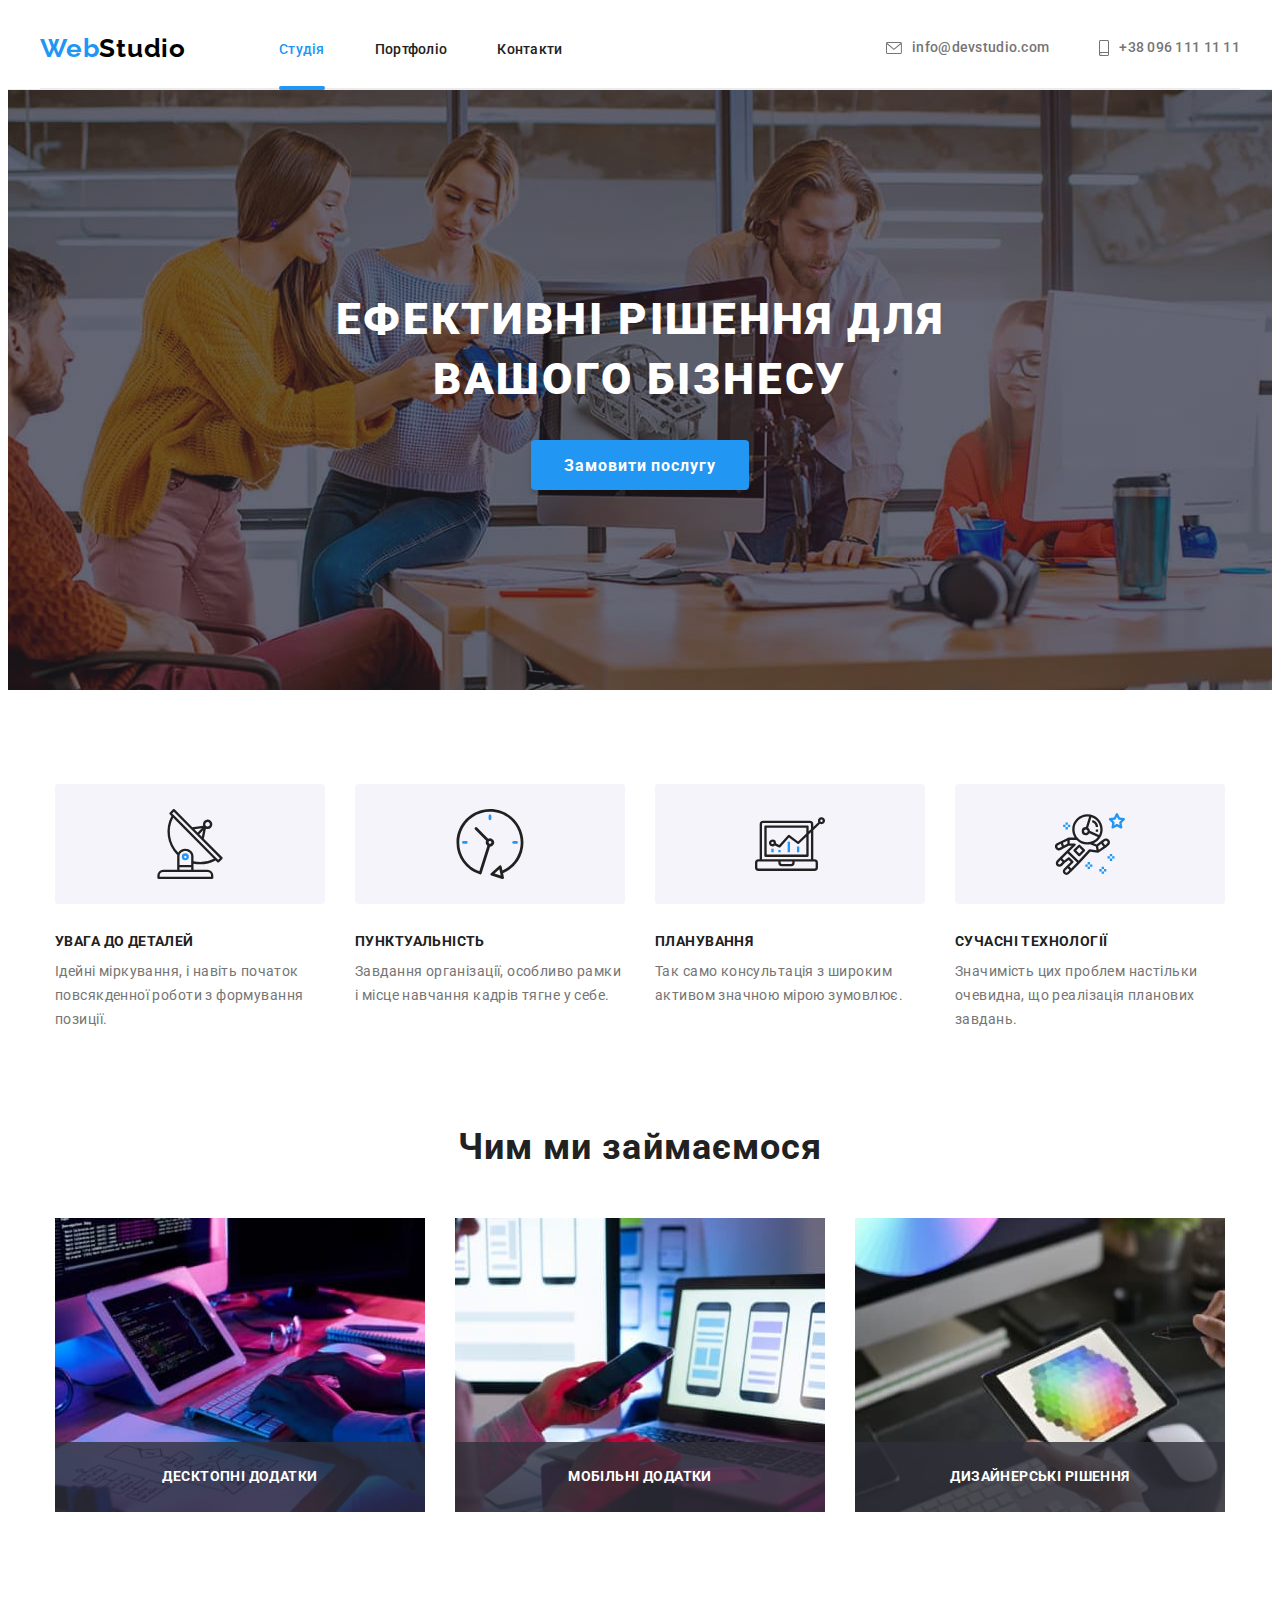
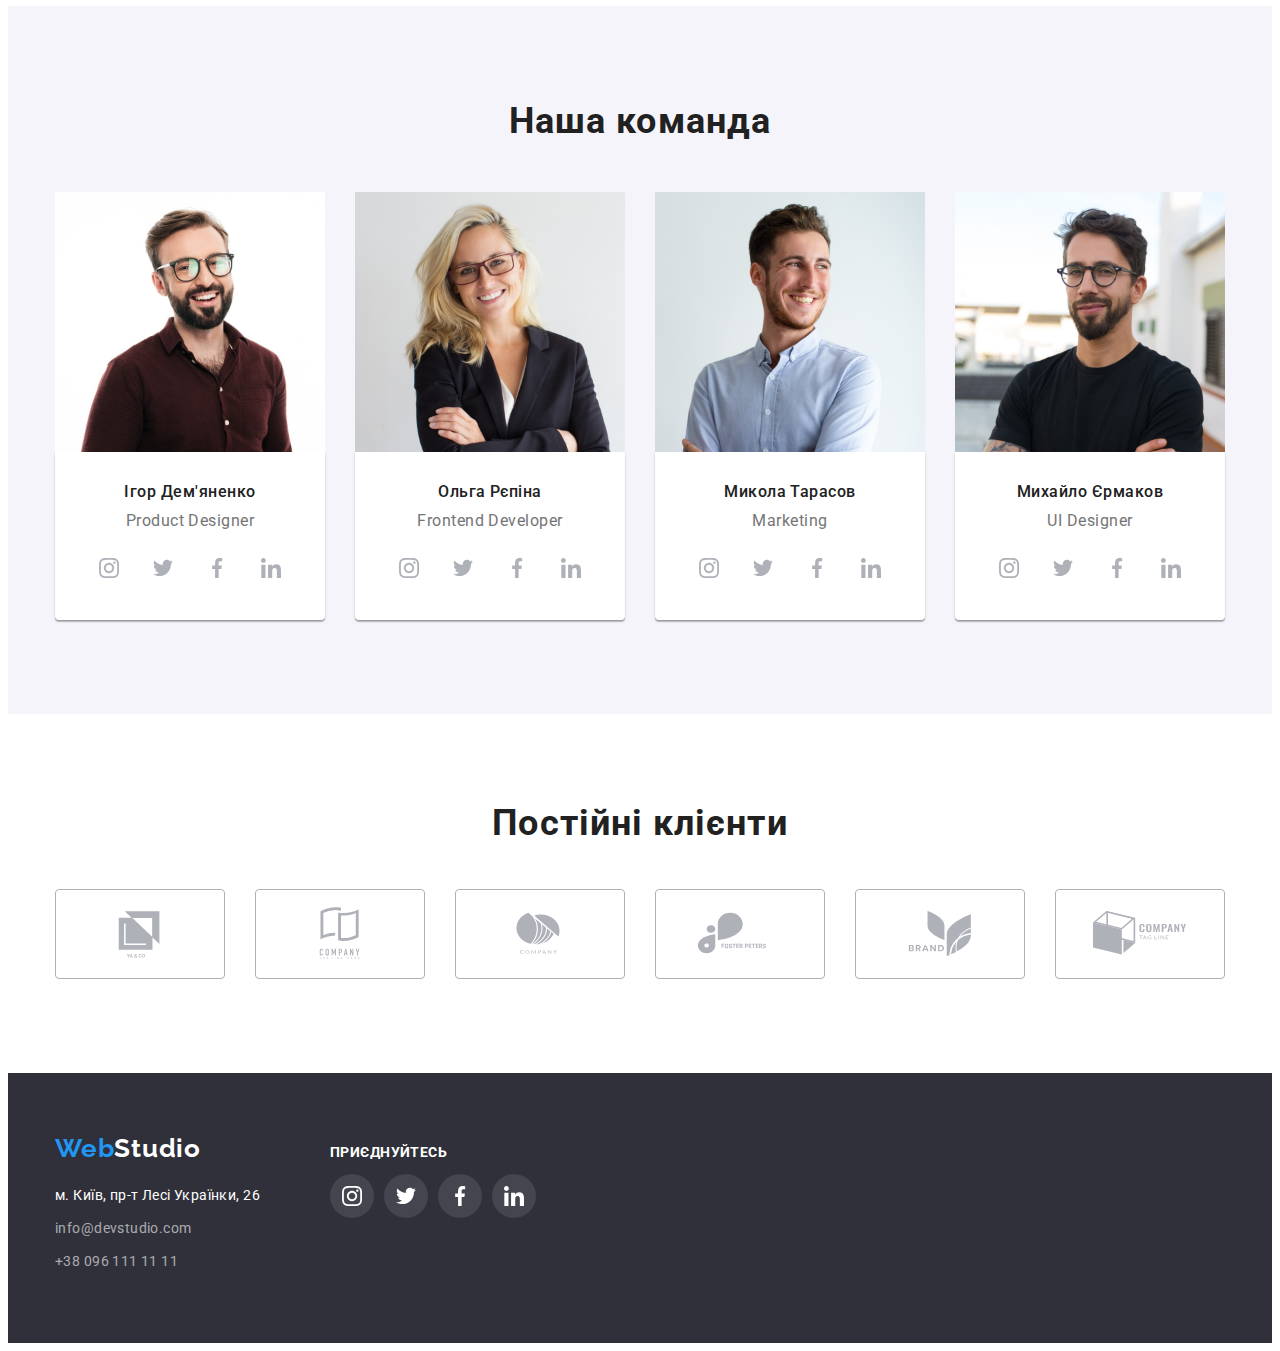
==== index.html @ fb88bbc4 "home-six" ====
<!DOCTYPE html>
<html lang="uk">

<head>
    <meta charset="UTF-8">
    <meta http-equiv="X-UA-Compatible" content="IE=edge">
    <meta name="viewport" content="width=device-width, initial-scale=1.0">
    <title>WebStudio</title>
    <link rel="preconnect" href="https://fonts.googleapis.com">
    <link rel="preconnect" href="https://fonts.gstatic.com" crossorigin>
    <link
        href="https://fonts.googleapis.com/css2?family=Raleway:wght@700&family=Roboto:wght@400;500;700;900&display=swap"
        rel="stylesheet">
    <link rel="stylesheet" href="https://cdnjs.cloudflare.com/ajax/libs/modern-normalize/1.1.0/modern-normalize.min.css" integrity="sha512-wpPYUAdjBVSE4KJnH1VR1HeZfpl1ub8YT/NKx4PuQ5NmX2tKuGu6U/JRp5y+Y8XG2tV+wKQpNHVUX03MfMFn9Q==" crossorigin="anonymous" referrerpolicy="no-referrer" />
    <link rel="stylesheet" href="./styles/styles.css">
</head>

<body>
    <header class="header">
        <div class="container header">
            <nav class="header-navigation">
                <a class="header-logo" href="./index.html">
                    Web<span>Studio</span>
                </a>
                <ul class="header-list list">
                    <li class="header-item"><a href="./index.html" class="header-item-link current">Студія</a></li>
                    <li class="header-item"><a href="./portfolio.html" class="header-item-link">Портфоліо</a></li>
                    <li class="header-item"><a href="#" class="header-item-link">Контакти</a></li>
                </ul>
            </nav>
            <ul class="header-contact list">
                <li><a href="mailto:info@devstudio.com" class="header-mail">
                        <svg class="contact-icon" width="16" height="12">
                            <use href="./image/icons.svg#icon-envelope"></use>
                        </svg>
                    info@devstudio.com</a></li>
                <li><a href="tel:+380961111111" class="header-tel">
                        <svg class="contact-icon" width="10" height="16">
                            <use href="./image/icons.svg#icon-smartphone"></use>
                        </svg>
                    +38 096 111 11 11</a></li>
            </ul>
        </div>
    </header>
    <main>
        <section class="hero ">
            <div class="container">
                <h1 class="hero-title">Ефективні рішення для вашого бізнесу</h1>
                <button type="button" class="button-primary" data-modal-open>Замовити послугу</button>
            </div>
        </section>
        <section class="section">
            <div class="container">
                <h2 class="visually-hidden">Переваги</h2>
                <ul class="section-list list">
                    <li class="section-item icon-antenna">
                            <h3 class="section-subtitle">Увага до деталей</h3>
                            <p class="section-text">Ідейні міркування, і навіть початок повсякденної роботи з формування
                                позиції.</p>
                    </li>
                    <li class="section-item icon-clock">
                            <h3 class="section-subtitle">Пунктуальність</h3>
                            <p class="section-text">Завдання організації, особливо рамки і місце навчання кадрів тягне у себе.
                            </p>
                    </li>
                    <li class="section-item icon-diagram">
                            <h3 class="section-subtitle">Планування</h3>
                            <p class="section-text">Так само консультація з широким активом значною мірою зумовлює.</p>
                    </li>
                    <li class="section-item icon-astronaut">
                            <h3 class="section-subtitle">Сучасні технології</h3>
                            <p class="section-text">Значимість цих проблем настільки очевидна, що реалізація планових завдань.
                            </p>
                    </li>
                </ul>
            </div>
        </section>
        <section class="illustration section">
            <div class="container">
                <h2 class="illustration-title">Чим ми займаємося</h2>
                <ul class="illustration-list list">
                    <li class="illustration-item">
                        <img src="./image/box1.jpg" alt="розробка сайтів" width="370">
                        <div class="illustration-container">
                            <h3 class="illustration-text">Десктопні додатки</h3>
                        </div>
                    </li>
                    <li class="illustration-item">
                        <img src="./image/box2.jpg" alt="розробка мобільних додатків" width="370">
                        <div class="illustration-container">
                            <h3 class="illustration-text">Мобільні додатки</h3>
                        </div>
                    </li>
                    <li class="illustration-item">
                        <img src="./image/box3.jpg" alt="кольорове оформлення сайту" width="370">
                        <div class="illustration-container">
                            <h3 class="illustration-text">Дизайнерські рішення</h3>
                        </div>
                    </li>
                </ul>
            </div>
        </section>
        <section class="team section">
            <div class="container">
                <h2 class="team-title">Наша команда</h2>
                <ul class="team-list list">
                    <li class="team-item">
                        <img src="./image/teamcard3.jpg" alt="чоловік в окулярах" width="270"> 
                        <div class="team-card">                           
                            <h3 class="team-surname">Ігор Дем'яненко</h3>
                            <p lang="en" class="team-speciality">Product Designer</p>
                            <ul class="team-soc-list list">
                                <li class="team-soc-iteam"><a href="" class="team-soc-link link">
                                    <svg class="team-soc-icon" width="20" height="20">
                                        <use href="./image/icons.svg#icon-instagram"></use>
                                    </svg>
                                </a></li>
                                <li class="team-soc-iteam"><a href="" class="team-soc-link link">
                                    <svg class="team-soc-icon" width="20" height="20">
                                        <use href="./image/icons.svg#icon-twitter"></use>
                                    </svg>
                                </a></li>
                                <li class="team-soc-iteam"><a href="" class="team-soc-link link">
                                    <svg class="team-soc-icon" width="20" height="20">
                                        <use href="./image/icons.svg#icon-facebook"></use>
                                    </svg>
                                </a></li>
                                <li class="team-soc-iteam"><a href="" class="team-soc-link link">
                                    <svg class="team-soc-icon" width="20" height="20">
                                        <use href="./image/icons.svg#icon-linkedin"></use>
                                    </svg>
                                </a></li>
                            </ul>
                        </div>
                    </li>
                    <li class="team-item">
                        <img src="./image/teamcard2.jpg" alt="жінка в окулярах" width="270">   
                        <div class="team-card">                         
                            <h3 class="team-surname">Ольга Рєпіна</h3>
                            <p lang="en" class="team-speciality">Frontend Developer</p>
                            <ul class="team-soc-list list">
                                <li class="team-soc-iteam"><a href="" class="team-soc-link link">
                                    <svg class="team-soc-icon" width="20" height="20">
                                        <use href="./image/icons.svg#icon-instagram"></use>
                                    </svg>
                                </a></li>
                                <li class="team-soc-iteam"><a href="" class="team-soc-link link">
                                    <svg class="team-soc-icon" width="20" height="20">
                                        <use href="./image/icons.svg#icon-twitter"></use>
                                    </svg>
                                </a></li>
                                <li class="team-soc-iteam"><a href="" class="team-soc-link link">
                                    <svg class="team-soc-icon" width="20" height="20">
                                        <use href="./image/icons.svg#icon-facebook"></use>
                                    </svg>
                                </a></li>
                                <li class="team-soc-iteam"><a href="" class="team-soc-link link">
                                    <svg class="team-soc-icon" width="20" height="20">
                                        <use href="./image/icons.svg#icon-linkedin"></use>
                                    </svg>
                                </a></li>
                            </ul>
                        </div class="team-card">
                    </li>
                    <li class="team-item">
                        <img src="./image/teamcard1.jpg" alt="чоловік" width="270">  
                        <div class="team-card">                          
                            <h3 class="team-surname">Микола Тарасов</h3>
                            <p lang="en" class="team-speciality">Marketing</p>
                            <ul class="team-soc-list list">
                                <li class="team-soc-iteam"><a href="" class="team-soc-link link">
                                    <svg class="team-soc-icon" width="20" height="20">
                                        <use href="./image/icons.svg#icon-instagram"></use>
                                    </svg>
                                </a></li>
                                <li class="team-soc-iteam"><a href="" class="team-soc-link link">
                                    <svg class="team-soc-icon" width="20" height="20">
                                        <use href="./image/icons.svg#icon-twitter"></use>
                                    </svg>
                                </a></li>
                                <li class="team-soc-iteam"><a href="" class="team-soc-link link">
                                    <svg class="team-soc-icon" width="20" height="20">
                                        <use href="./image/icons.svg#icon-facebook"></use>
                                    </svg>
                                </a></li>
                                <li class="team-soc-iteam"><a href="" class="team-soc-link link">
                                    <svg class="team-soc-icon" width="20" height="20">
                                        <use href="./image/icons.svg#icon-linkedin"></use>
                                    </svg>
                                </a></li>
                            </ul>
                        </div class="team-card">
                    </li>
                    <li class="team-item">
                        <img src="./image/teamcard4.jpg" alt="чоловік" width="270">
                        <div class="team-card">
                            <h3 class="team-surname">Михайло Єрмаков</h3>
                            <p lang="en" class="team-speciality">UI Designer</p>
                            <ul class="team-soc-list list">
                                <li class="team-soc-iteam"><a href="" class="team-soc-link link">
                                    <svg class="team-soc-icon" width="20" height="20">
                                        <use href="./image/icons.svg#icon-instagram"></use>
                                    </svg>
                                </a></li>
                                <li class="team-soc-iteam"><a href="" class="team-soc-link link">
                                    <svg class="team-soc-icon" width="20" height="20">
                                        <use href="./image/icons.svg#icon-twitter"></use>
                                    </svg>
                                </a></li>
                                <li class="team-soc-iteam"><a href="" class="team-soc-link link">
                                    <svg class="team-soc-icon" width="20" height="20">
                                        <use href="./image/icons.svg#icon-facebook"></use>
                                    </svg>
                                </a></li>
                                <li class="team-soc-iteam"><a href="" class="team-soc-link link">
                                    <svg class="team-soc-icon" width="20" height="20">
                                        <use href="./image/icons.svg#icon-linkedin"></use>
                                    </svg>
                                </a></li>
                            </ul>
                        </div class="team-card">
                    </li>
                </ul>
            </div>
        </section>
        <section class="client section">
            <div class="container">
                <h2 class="client-title">Постійні клієнти</h2>
                <ul class="client-list list">
                    <li class="client-item"><a href="" class="client-link link">
                        <svg class="client-icon" width="106" height="60">
                            <use href="./image/icons.svg#icon-logo1"></use>
                        </svg>
                    </a></li>
                    <li class="client-item"><a href="" class="client-link link">
                        <svg class="client-icon" width="106" height="60">
                            <use href="./image/icons.svg#icon-logo2"></use>
                        </svg>
                    </a></li>
                    <li class="client-item"><a href="" class="client-link link">
                        <svg class="client-icon" width="106" height="60">
                            <use href="./image/icons.svg#icon-logo3"></use>
                        </svg>
                    </a></li>
                    <li class="client-item"><a href="" class="client-link link">
                        <svg class="client-icon" width="106" height="60">
                            <use href="./image/icons.svg#icon-logo4"></use>
                        </svg>
                    </a></li>
                    <li class="client-item"><a href="" class="client-link link">
                        <svg class="client-icon" width="106" height="60">
                            <use href="./image/icons.svg#icon-logo5"></use>
                        </svg>
                    </a></li>
                    <li class="client-item"><a href="" class="client-link link">
                        <svg class="client-icon" width="106" height="60">
                            <use href="./image/icons.svg#icon-logo6"></use>
                        </svg>
                    </a></li>
                </ul>
            </div>
        </section>
    </main>
    <footer class="bottom">
        <div class="footer-container container">
            <div class="footer-adress">
                <a href="./index.html" class="bottom-logo">
                    Web<span class="studio">Studio</span>
                </a>
                <address class="bottom-contact">
                    <ul class="bottom-list list">
                        <li class="bottom-item item">
                            <a href="https://goo.gl/maps/CPtrU1FHBa2aNyZL9" target="_blank" rel="noopener noreferrer"
                                class="bottom-address item">м. Київ,
                                пр-т Лесі Українки,
                                26
                            </a>
                        </li>
                        <li class="bottom-item 	item">
                            <a href="mailto:info@devstudio.com" class="bottom-mail item">info@devstudio.com</a>
                        </li>
                        <li class="bottom-item">
                            <a href="tel:+380961111111" class="bottom-tel">+38 096 111 11 11</a>
                        </li>
                    </ul>
                </address>
            </div>
            <div class="footer-soc">
                <p class="soc-text">приєднуйтесь</p>
                <ul class="footer-soc-list list">
                    <li class="footer-soc-item"><a href="" class="footer-soc-link link">
                        <svg class="footer-soc-icon" width="20" height="20">
                            <use href="./image/icons.svg#icon-instagram"></use>
                        </svg>
                    </a></li>
                    <li class="footer-soc-item"><a href="" class="footer-soc-link link">
                        <svg class="footer-soc-icon" width="20" height="20">
                            <use href="./image/icons.svg#icon-twitter"></use>
                        </svg>
                    </a></li>
                    <li class="footer-soc-item"><a href="" class="footer-soc-link link">
                        <svg class="footer-soc-icon" width="20" height="20">
                            <use href="./image/icons.svg#icon-facebook"></use>
                        </svg>
                    </a></li>
                    <li class="footer-soc-item"><a href="" class="footer-soc-link link">
                        <svg class="footer-soc-icon" width="20" height="20">
                            <use href="./image/icons.svg#icon-linkedin"></use>
                        </svg>
                    </a></li>
                </ul>
            </div>
        </div>    
    </footer>
    <div class="backdrop is-hidden" data-modal>
        <div class="modal">
            <button type="button" class="modal-close" data-modal-close>
                <svg class="modal-close-icon" width="18" height="18">
                    <use href="./image/icons.svg#icon-close-black"></use>
                </svg>
            </button>
        </div>
    </div>
    <script src="./js/modal.js"></script>
</body>

</html>
---- styles/styles.css ----
html {
	box-sizing: border-box;
}
*,
*::before,
*::after {
	box-sizing: border-box;
}
:root {
	--main-color: #757575;
	--secondary-color: #212121;
	--main-bg-color: #2196f3;
	--accent-color: #ffffff;
	--main-transition: color 250ms cubic-bezier(0.4, 0, 0.2, 1);
	--fill-transition: fill 250ms cubic-bezier(0.4, 0, 0.2, 1);
}

p,
h1,
h2,
h3,
h4,
h5,
h6 {
  margin: 0;
}
ul,
ol {
  margin: 0;
  padding-left: 0;
}
button {
  cursor: pointer;
}
address {
  font-style: normal;
}
img {
  display: block;
  max-width: 100%;
  height: auto;
}
body {
	color: var(--main-color);
	font-family: "Roboto", sans-serif;
}
.list {
	list-style: none;
}

.container {
	width: 1200px;
	padding-left: 15px;
	padding-right: 15px;
	margin: 0 auto;
}

.visually-hidden {
	color: rgba(0, 0, 0, 0);
	position: absolute;
	width: 1px;
	height: 1px;
	margin: -1px;
	border: 0;
	padding: 0;
	white-space: nowrap;
	clip-path: inset(100%);
	clip: rect(0 0 0 0);
	overflow: hidden;
}

.section {
	padding: 94px 0;
}

.header {
	border-bottom: 1px solid #ECECEC;
	max-width: 100%;
}

.container.header {
	display: flex;
	align-items: center;
	justify-content: space-between;
	padding: 25px 0 24px 0;
}

.header-navigation {
	display: flex;
	align-items: center;
}

.header-list {
	display: flex;
	gap: 50px;
}

.header-logo {
	font-family: "Raleway", sans-serif;
	font-weight: 700;
	font-size: 26px;
	line-height: 1.19;
	letter-spacing: 0.03em;
	color: var(--main-bg-color);
	text-decoration: none;
	margin-right: 93px;
}
.header-contact {
	display: flex;
	align-items: center;
	gap: 50px;
}
span {
	font-family: "Raleway", sans-serif;
	font-weight: 700;
	font-size: 26px;
	line-height: 1.19;
	letter-spacing: 0.03em;
	color: #000000;
	text-decoration: none;
}
.header-item-link {
	font-weight: 500;
	font-size: 14px;
	line-height: 1.14;
	letter-spacing: 0.02em;
	color: var(--secondary-color);
	text-decoration: none;

	transition: var(--main-transition);
}

.header-item-link:hover,
.header-item-link:focus {
	color: var(--main-bg-color);
}

.header-mail,
.header-tel {
	font-weight: 500;
	font-size: 14px;
	line-height: 1.14;
	letter-spacing: 0.02em;
	color: var(--main-color);
	text-decoration: none;
	display: flex;
	align-items: center;
	justify-content: center;
	gap: 10px;

	transition: var(--main-transition);
}

.contact-icon {
	fill: var(--main-color);
    transition: var(--fill-transition);
}
.header-item-link.current {
	color: var(--main-bg-color);
	position: relative;
}

.header-item-link.current::after {
    content: '';
    display: block;
    position: absolute;
    height: 4px;
    width: 100%;
    border-radius: 2px;
    left: 0;
	bottom: -33px;
    background-color: var(--main-bg-color);
}

.header-tel:hover,
.header-tel:focus,
.header-mail:hover,
.header-mail:focus {
	color: var(--main-bg-color);
}
.header-tel:hover .contact-icon,
.header-tel:focus .contact-icon,
.header-mail:hover .contact-icon,
.header-mail:focus .contact-icon{
	fill: var(--main-bg-color);
}
.hero {
	max-width: 1600px;
	height: 600px;
	margin-left: auto;
	margin-right: auto;
	background-color: #2f303a;
	background-image: linear-gradient(
	    rgba(47, 48, 58, 0.4),
	    rgba(47, 48, 58, 0.4)
	  ),
	  url(../image/background.jpg);
	background-repeat: no-repeat;
	background-position: center;
	background-size: cover;
	text-align: center;
	padding: 200px 0;
}

.hero-title {
	font-weight: 900;
	font-size: 44px;
	line-height: 1.36;
	letter-spacing: 0.06em;
	text-transform: uppercase;
	color: var(--accent-color);
	width: 696px;
	margin: 0 auto 30px auto;
}

.button-primary {
	font-family: "Roboto", sans-serif;
	color: var(--accent-color);
	background-color: var(--main-bg-color);
	font-weight: 700;
	font-size: 16px;
	line-height: 1.88;
	letter-spacing: 0.06em;
	cursor: pointer;
	display: inline-flex;
	text-align: center;
	border: 1px solid transparent;
	padding: 10px 32px;
	min-width: 216px;
	height: 50px;
	border-radius: 4px;
	box-shadow: 0px 4px 4px rgba(0, 0, 0, 0.15);
}

.button-primary:active {
	color: var(--accent-color);
	background-color: #188ce8;
}

.section-list {
	display: flex;
	gap: 30px;
}
.section-item {
	width: 270px;
}

.section-item::before {
	display: block;
	content: "";
	height: 120px;
	background-size: 70px;
	background-repeat: no-repeat;
	background-position: center;
	background-color: #F5F4FA;
	margin-bottom: 30px;
	border-radius: 4px;
}
.icon-antenna::before {
	background-image: url(../image/antenna.svg);
}

.icon-clock::before {
	background-image: url(../image/clock.svg);
}
.icon-diagram::before {
	background-image: url(../image/diagram.svg);
}
.icon-astronaut::before {
	background-image: url(../image/astronaut.svg);
}

.section-subtitle {
	font-family: inherit;
	font-weight: 700;
	font-size: 14px;
	line-height: 1.14;
	letter-spacing: 0.03em;
	text-transform: uppercase;
	color: var(--secondary-color);
	margin-bottom: 10px;
}

.section-text {
	font-family: inherit;
	font-weight: 400;
	font-size: 14px;
	line-height: 1.71;
	letter-spacing: 0.03em;
}
.illustration {
	padding-top: 0;
}
.illustration-title {
	font-weight: 700;
	font-size: 36px;
	line-height: 1.17;
	letter-spacing: 0.03em;
	color: var(--secondary-color);
	margin-bottom: 50px;
	text-align: center;
}
.illustration-list {
	display: flex;
	gap: 30px;
}
.illustration-item{
	position: relative;
}
.illustration-container{
	position: absolute;
    bottom: 0;
    width: 100%;
    height: 70px;
    background-color: rgba(47, 48, 58, 0.8);

}
.illustration-text{
    font-family: inherit;
	font-weight: 700;
	font-size: 14px;
	line-height: 1.14;
	text-align: center;
	letter-spacing: 0.03em;
	text-transform: uppercase;
	color: var(--accent-color);
	padding: 27px 0;
}

.team {
	background-color: 
	#F5F4FA;
	text-align: center;
}
.team-list {
	display: flex;
	gap: 30px;
	width: calc((100%-90px)/4);
}
.team-card {
	background: var(--accent-color);
	box-shadow: 0px 1px 3px rgba(0, 0, 0, 0.12), 0px 1px 1px rgba(0, 0, 0, 0.14), 0px 2px 1px rgba(0, 0, 0, 0.2);
	border-radius: 0px 0px 4px 4px;
	width: 270px;
	display: block;
	padding-top: 30px;
	padding-bottom: 30px;
}
.team-title {
	font-weight: 700;
	font-size: 36px;
	line-height: 1.17;
	letter-spacing: 0.03em;
	color: var(--secondary-color);
	margin-bottom: 50px;
}
.team-surname {
	font-weight: 500;
	font-size: 16px;
	line-height: 1.19;
	letter-spacing: 0.03em;
	color: var(--secondary-color);
	margin-bottom: 10px;
}

.team-speciality {
	font-size: 16px;
	line-height: 1.19;
	letter-spacing: 0.03em; 
	margin-bottom: 16px;
}

.team-soc-list {
	display: flex;
	justify-content: center;
	gap: 10px;
}
.team-soc-iteam {
	width: 44px;
	height: 44px;
}
.team-soc-link {
	width: 100%;
	height: 100%;
	border-radius: 50%;
	display: flex;
	align-items: center;
	justify-content: center;

	transition: var(--main-transition), background-color 250ms cubic-bezier(0.4, 0, 0.2, 1);;
}

.team-soc-icon {
	fill: #AFB1B8;

	transition: var(--fill-transition);
}
.team-soc-link:hover,
.team-soc-link:focus {
	background-color: var(--main-bg-color);
}

.team-soc-link:hover .team-soc-icon,
.team-soc-link:focus .team-soc-icon {
	fill: var(--accent-color);
}
.client-title {
	font-weight: 700;
	font-size: 36px;
	line-height: 0.86;
	letter-spacing: 0.03em;
	text-align: center;
	color: var(--secondary-color);
	margin-bottom: 50px;
}
.client-list {
	display: flex;
	gap: 30px;
}
.client-item {
	width: calc((100% - 150px) / 6);
	height: 90px;
}
.client-link {
	width: 100%;
	height: 100%;
	border: 1px solid #AFB1B8;
	border-radius: 4px;
	display: flex;
	align-items: center;
	justify-content: center;
	transition: border-color 250ms cubic-bezier(0.4, 0, 0.2, 1);
}
.client-icon {
	fill: #AFB1B8;
	transition: var(--fill-transition);
}

.client-link:hover,
.client-link:focus {
	border-color: var(--main-bg-color);
}

.client-link:hover .client-icon,
.client-link:focus .client-icon {
	fill: var(--main-bg-color);
}


.bottom {
	background-color: #2f303a;
	padding-top: 60px;
	padding-bottom: 60px;
}

.bottom-logo {
	font-family: "Raleway", sans-serif;
	font-weight: 700;
	font-size: 26px;
	line-height: 1.19;
	letter-spacing: 0.03em;
	text-decoration: none;
	color: var(--main-bg-color);
	display: flex;
	margin-bottom: 20px;
}

.studio {
	font-family: "Raleway", sans-serif;
	font-weight: 700;
	font-size: 26px;
	line-height: 1.19;
	letter-spacing: 0.03em;
	color: var(--accent-color);
	text-decoration: none;
}


.bottom-address {
	font-family: "Roboto";
	font-style: normal;
	font-weight: 400;
	font-size: 14px;
	line-height: 1.71;
	letter-spacing: 0.03em;
	text-decoration: none;
	color: var(--accent-color);
}

.bottom-mail,
.bottom-tel {
	font-style: normal;
	font-size: 14px;
	line-height: 1.71;
	letter-spacing: 0.03em;
	color: rgba(255, 255, 255, 0.6);
	text-decoration: none;

	transition: var(--main-transition);
}

.bottom-item {
	margin-bottom: 9px;
}

.bottom-mail:hover,
.bottom-mail:focus,
.bottom-tel:hover,
.bottom-tel:focus {
	color: var(--main-bg-color);
}

.footer-container {
	display: flex;
	align-items: baseline;
	gap: 70px;
}
.soc-text {
	font-family: 'Roboto', sans-serif;;
	font-style: normal;
	font-weight: 700;
	font-size: 14px;
	line-height: 0.88;
	letter-spacing: 0.03em;
	text-transform: uppercase;
	color: var(--accent-color);
	margin-bottom: 16px;
}
.footer-soc-list {
	display: flex;
    gap: 10px;
    justify-content: center;
}
.footer-soc-item {
	width: 44px;
	height: 44px;
}
.footer-soc-link.link {
	width: 100%;
	height: 100%;
	background: rgba(255, 255, 255, 0.1);
	border-radius: 50%;
	display: flex;
	align-items: center;
	justify-content: center;

	transition: background-color 250ms cubic-bezier(0.4, 0, 0.2, 1);
}
.footer-soc-icon {
	fill: var(--accent-color);
	transition: var(--fill-transition);
}
.footer-soc-link:hover,
.footer-soc-link:focus {
	background-color: var(--main-bg-color);
}
.footer-soc-link:hover .footer-soc-icon,
.footer-soc-link:focus .footer-soc-icon {
	fill: var(--accent-color);
}

.navigation-list {
	display: flex;
	justify-content: center;
	margin-bottom: 56px;
	gap: 8px;
}

.navigation-button {
	font-family: "Roboto", sans-serif;
	font-weight: 500;
	font-size: 16px;
	line-height: 1.63;
	color: var(--secondary-color);
	background-color: #f5f4fa;
	cursor: pointer;
	border-radius: 4px;
	padding: 6px 22px;
	border-color: transparent;
    text-align: center;
	transition: background-color 250ms cubic-bezier(0.4, 0, 0.2, 1), var(--main-transition), box-shadow 250ms cubic-bezier(0.4, 0, 0.2, 1) ;
}

.navigation-button:hover,
.navigation-button:focus {
	color: var(--accent-color);
	background-color: var(--main-bg-color);
	box-shadow: 0px 3px 1px rgba(0, 0, 0, 0.1), 0px 1px 2px rgba(0, 0, 0, 0.08), 0px 2px 2px rgba(0, 0, 0, 0.12);
}

.portfolio-list {
	display: flex;
	flex-wrap: wrap;
	gap: 30px;
}
.portfolio-top-wrap {
	position: relative;
	overflow: hidden;
}
.portfolio-top-text {
	position: absolute;
	top: 0;
	font-family: inherit;
	font-style: normal;
	font-weight: 400;
	font-size: 18px;
	line-height: 1.56;
	letter-spacing: 0.03em;
	color: var(--accent-color);
	background-color: rgba(33, 150, 243, 0.9);
	top: 0;
    left: 0;
    width: 100%;
    height: 100%;
	padding-top: 63px;
    padding-left: 24px;
	transition: transform 250ms cubic-bezier(0.4, 0, 0.2, 1);
	transform: translateY(100%);
}
.portfolio-item .link {
	display: block;
	text-decoration: none;
	transition: box-shadow 250ms cubic-bezier(0.4, 0, 0.2, 1);
}
.portfolio-item .link:hover,
.portfolio-item .link:focus {
	box-shadow: 0px 1px 1px rgba(0, 0, 0, 0.12), 0px 4px 4px rgba(0, 0, 0, 0.06), 1px 4px 6px rgba(0, 0, 0, 0.16);
}

.portfolio-item .link:hover .portfolio-top-text,
.portfolio-item .link:focus .portfolio-top-text {
	transform: translateY(0);
}
.examples {
	padding: 20px 24px;
    width: 370px;
	background-color: var(--accent-color);
	border: 1px solid #EEEEEE;
}
.portfolio-works {
	font-weight: 700;
	font-size: 18px;
	font-family: inherit;
	line-height: 2;
	letter-spacing: 0.06em;
	color: var(--secondary-color);
    margin-bottom: 4px;
	max-width: 322px;
	max-height: 36px;
}

.portfolio-after-title {
	font-family: inherit;
	font-style: normal;
	font-size: 16px;
	line-height: 1.88;
	letter-spacing: 0.03em;
	color: var(--main-color);

}

.backdrop {
	width: 100%;
	height: 100%;
	background-color: rgba(0, 0, 0, 0.2);
	position: fixed;
	top: 0;
	transition: opacity 600ms linear, visibility 600ms linear;
}

.modal {
	width: 528px;
	min-height: 581px;
	background-color: var(--accent-color);
	border-radius: 4px;
	position: absolute;
	top: 50%;
	left: 50%;
	transform: translate(-50%, -50%) rotate(0) scale(1);
	transition: transform 600ms linear, border-radius 600ms linear;
}

.backdrop.is-hidden .modal {
	transform: translate(-50%, -50%) rotate(-360deg) scale(0);
	border-radius: 65%;
}

.modal-close {
	width: 30px;
	height: 30px;
	background-color: transparent;
	border: 1px solid rgba(0, 0, 0, 0.1);
	border-radius: 50%;
	position: absolute;
	top: 10px;
	right: 10px;
	display: flex;
	align-items: center;
	justify-content: center;
	cursor: pointer;
}
.backdrop.is-hidden {
	opacity: 0;
	visibility: hidden;
	pointer-events: none;
}
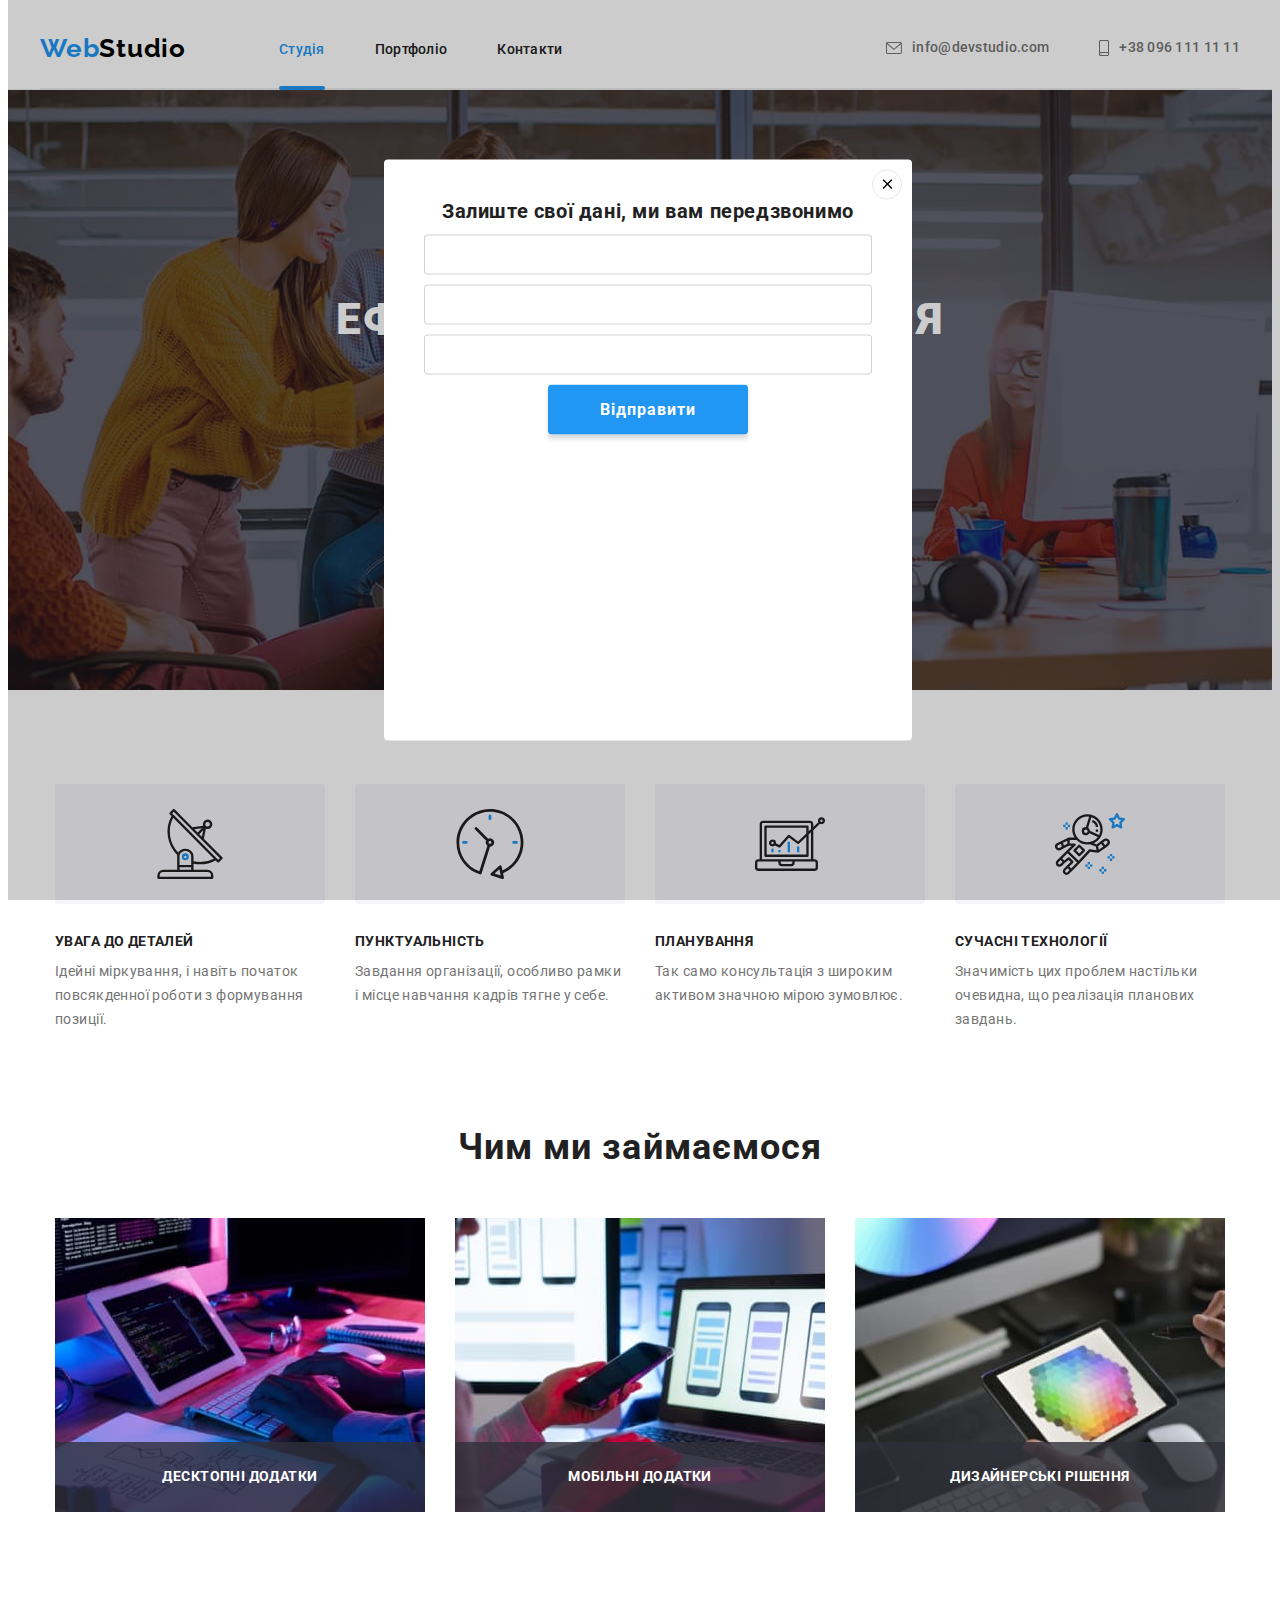
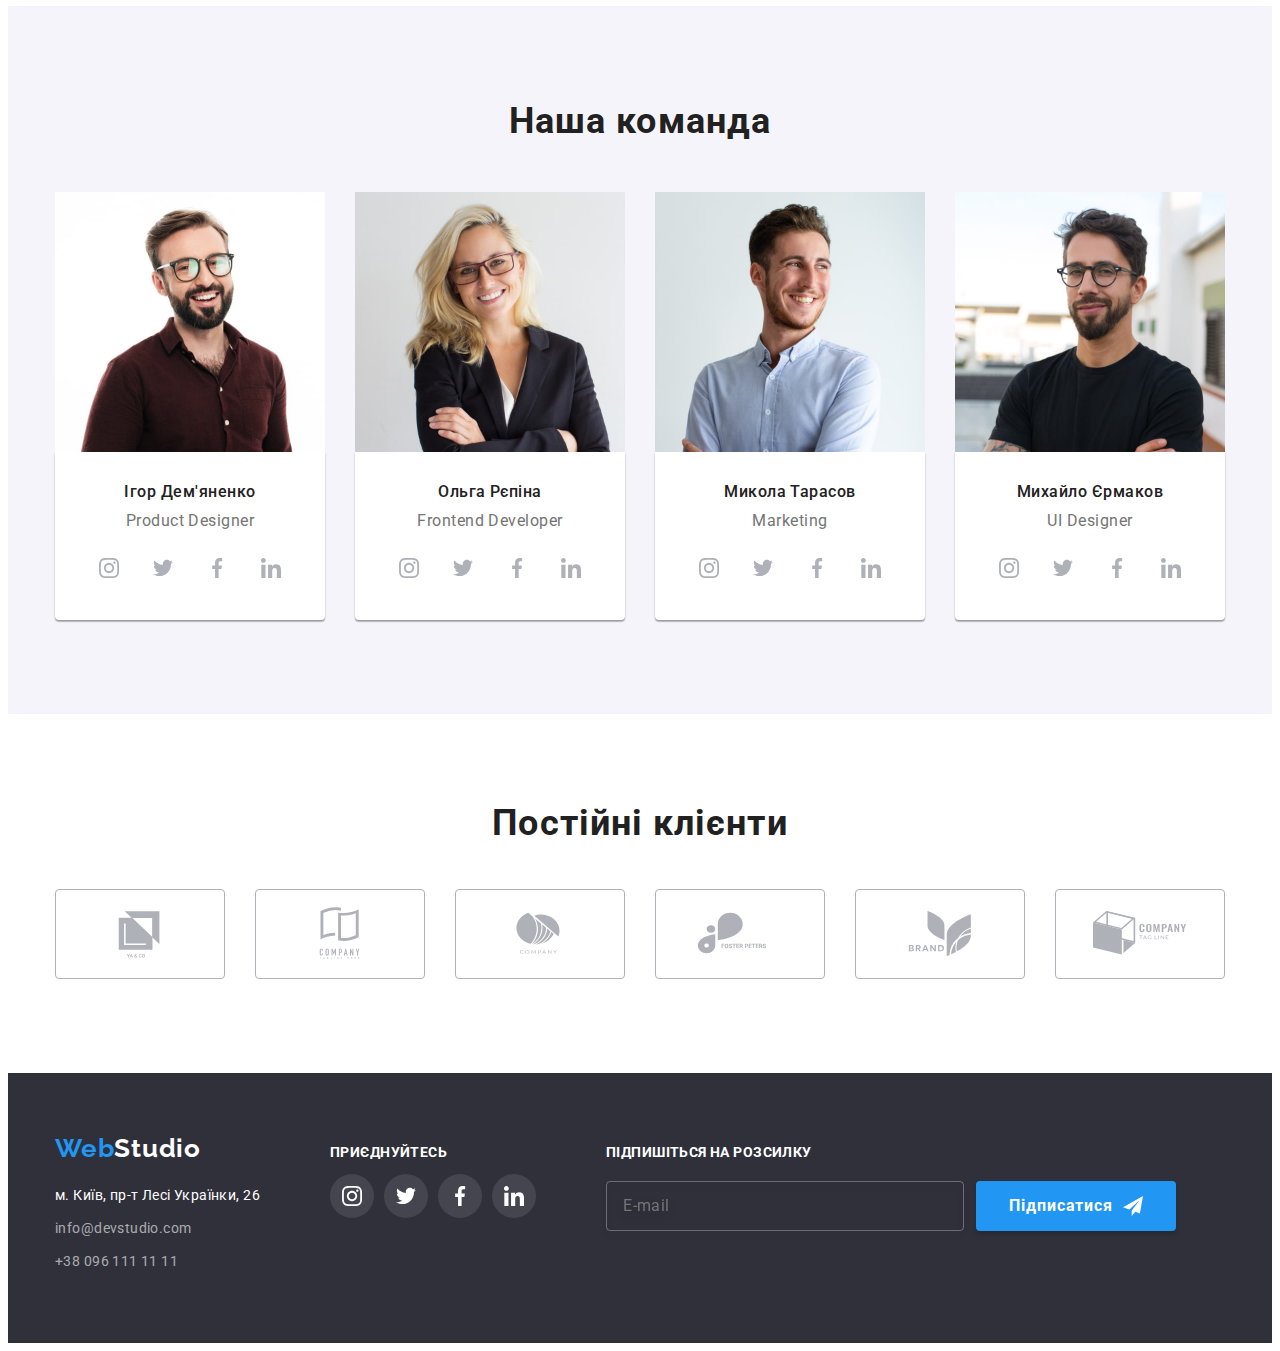
==== commit f2f7707a: "first" ====
--- a/index.html
+++ b/index.html
@@ -310,15 +310,54 @@
                     </a></li>
                 </ul>
             </div>
+            <div class="footer-subscription">
+                <p class="footer-text">підпишіться на розсилку</p>
+                <form action="#" class="form-subscription">
+                  <label for="mail-subscription">
+                    <input
+                      class="mail-subscription"
+                      type="mail"
+                      placeholder="E-mail"
+                      name="mail-subscription"
+                      id="mail-subscription"
+                    />
+                  </label>
+                  <button class="submit-btn" type="submit">
+                    Підписатися
+                    <svg class="icon-subscription" width="20" height="20">
+                      <use href="./image/icons.svg#icon-send"></use>
+                    </svg>
+                  </button>
+                </form>
+              </div>
         </div>    
     </footer>
-    <div class="backdrop is-hidden" data-modal>
+    <div class="backdrop" data-modal>
         <div class="modal">
             <button type="button" class="modal-close" data-modal-close>
                 <svg class="modal-close-icon" width="18" height="18">
                     <use href="./image/icons.svg#icon-close-black"></use>
                 </svg>
             </button>
+            <p class="modal-title">Залиште свої дані, ми вам передзвонимо</p>
+            <form class="modal-form">
+                <input 
+                    type="text" 
+                    class="modal-input" 
+                    name="user-name"
+                />
+                <input 
+                    type="tel" 
+                    class="modal-input" 
+                    name="user-tel"
+                />
+                <input 
+                    type="email" 
+                    class="modal-input"
+                    name="user-email"
+                />
+                <button class="submit-btn" type="submit">Відправити</button>
+            </form>
         </div>
     </div>
     <script src="./js/modal.js"></script>
--- a/styles/styles.css
+++ b/styles/styles.css
@@ -516,7 +516,7 @@
 	gap: 70px;
 }
 .soc-text {
-	font-family: 'Roboto', sans-serif;;
+	font-family: 'Roboto', sans-serif;
 	font-style: normal;
 	font-weight: 700;
 	font-size: 14px;
@@ -557,6 +557,81 @@
 .footer-soc-link:hover .footer-soc-icon,
 .footer-soc-link:focus .footer-soc-icon {
 	fill: var(--accent-color);
+}
+
+.footer-text {
+	font-family: inherit;
+	font-style: normal;
+	font-weight: 700;
+	font-size: 14px;
+	line-height: 1.14;
+	letter-spacing: 0.03em;
+	text-transform: uppercase;
+	margin-bottom: 20px;
+	color: var(--accent-color);
+}
+
+.form-subscription {
+    display: flex;
+    align-items: baseline;
+}
+
+.mail-subscription {
+    display: flex;
+    width: 358px;
+    height: 50px;
+    border: 1px solid rgba(255, 255, 255, 0.3);
+    filter: drop-shadow(0px 4px 4px rgba(0, 0, 0, 0.15));
+    border-radius: 4px;
+    background-color: transparent;
+    padding-left: 16px;
+    font-family: inherit;
+    font-size: 16px;
+    line-height: 1.25;
+    align-items: center;
+    letter-spacing: 0.03em;
+    color: rgba(255, 255, 255, 0.6);
+    margin-right: 12px;
+    cursor: pointer;
+	transition: border-color 250ms cubic-bezier(0.4, 0, 0.2, 1), outline 250ms cubic-bezier(0.4, 0, 0.2, 1);
+}
+
+.mail-subscription:focus,
+.mail-subscription:hover {
+  border-color: var(--main-bg-color);
+  outline: var(--main-bg-color);
+}
+
+.submit-btn {
+    display: flex;
+    justify-content: center;
+    align-items: center;
+    width: 200px;
+    height: 50px;
+    margin: auto;
+    background-color: var(--main-bg-color);
+    box-shadow: 0px 4px 4px rgb(0 0 0 / 15%);
+    border-radius: 4px;
+    border-color: transparent;
+    text-align: center;
+    font-family: inherit;
+    font-weight: 700;
+    font-size: 16px;
+    line-height: 1.88;
+    letter-spacing: 0.06em;
+    color: var(--accent-color);
+    cursor: pointer;
+    transition: background-color 250ms cubic-bezier(0.4, 0, 0.2, 1);
+}
+
+.icon-subscription {
+    fill: var(--accent-color);
+    margin-left: 10px;
+}
+
+.submit-btn:hover,
+.submit-btn:focus {
+	background-color: #188ce8;
 }
 
 .navigation-list {
@@ -673,6 +748,7 @@
 	min-height: 581px;
 	background-color: var(--accent-color);
 	border-radius: 4px;
+	padding: 40px;
 	position: absolute;
 	top: 50%;
 	left: 50%;
@@ -703,4 +779,55 @@
 	opacity: 0;
 	visibility: hidden;
 	pointer-events: none;
+}
+.modal-title {
+	font-family: inherit;
+	font-style: normal;
+	font-weight: 700;
+	font-size: 20px;
+	line-height: 1.15;
+	text-align: center;
+	letter-spacing: 0.03em;
+	margin-bottom: 12px;
+	color: var(--secondary-color);
+	justify-content: center;
+	align-items: center;
+	display: block;
+}
+
+.modal-input {
+	width: 100%;
+	height: 40px;
+	border: 1px solid rgba(33, 33, 33, 0.2);
+	border-radius: 4px;
+	margin-bottom: 10px;
+}
+
+
+
+.submit-btn {
+	display: flex;
+	justify-content: center;
+	align-items: center;
+	width: 200px;
+	height: 50px;
+	margin: auto;
+	background-color: var(--main-bg-color);
+	box-shadow: 0px 4px 4px rgba(0, 0, 0, 0.15);
+	border-radius: 4px;
+	border-color: transparent;
+	text-align: center;
+	font-family: inherit;
+	font-weight: 700;
+	font-size: 16px;
+	line-height: 1.88;
+	letter-spacing: 0.06em;
+	color: var(--accent-color);
+	cursor: pointer;
+	transition: background-color 250ms cubic-bezier(0.4, 0, 0.2, 1);
+}
+
+.submit-btn:hover,
+.submit-btn:focus {
+    background-color: #188ce8;;
 }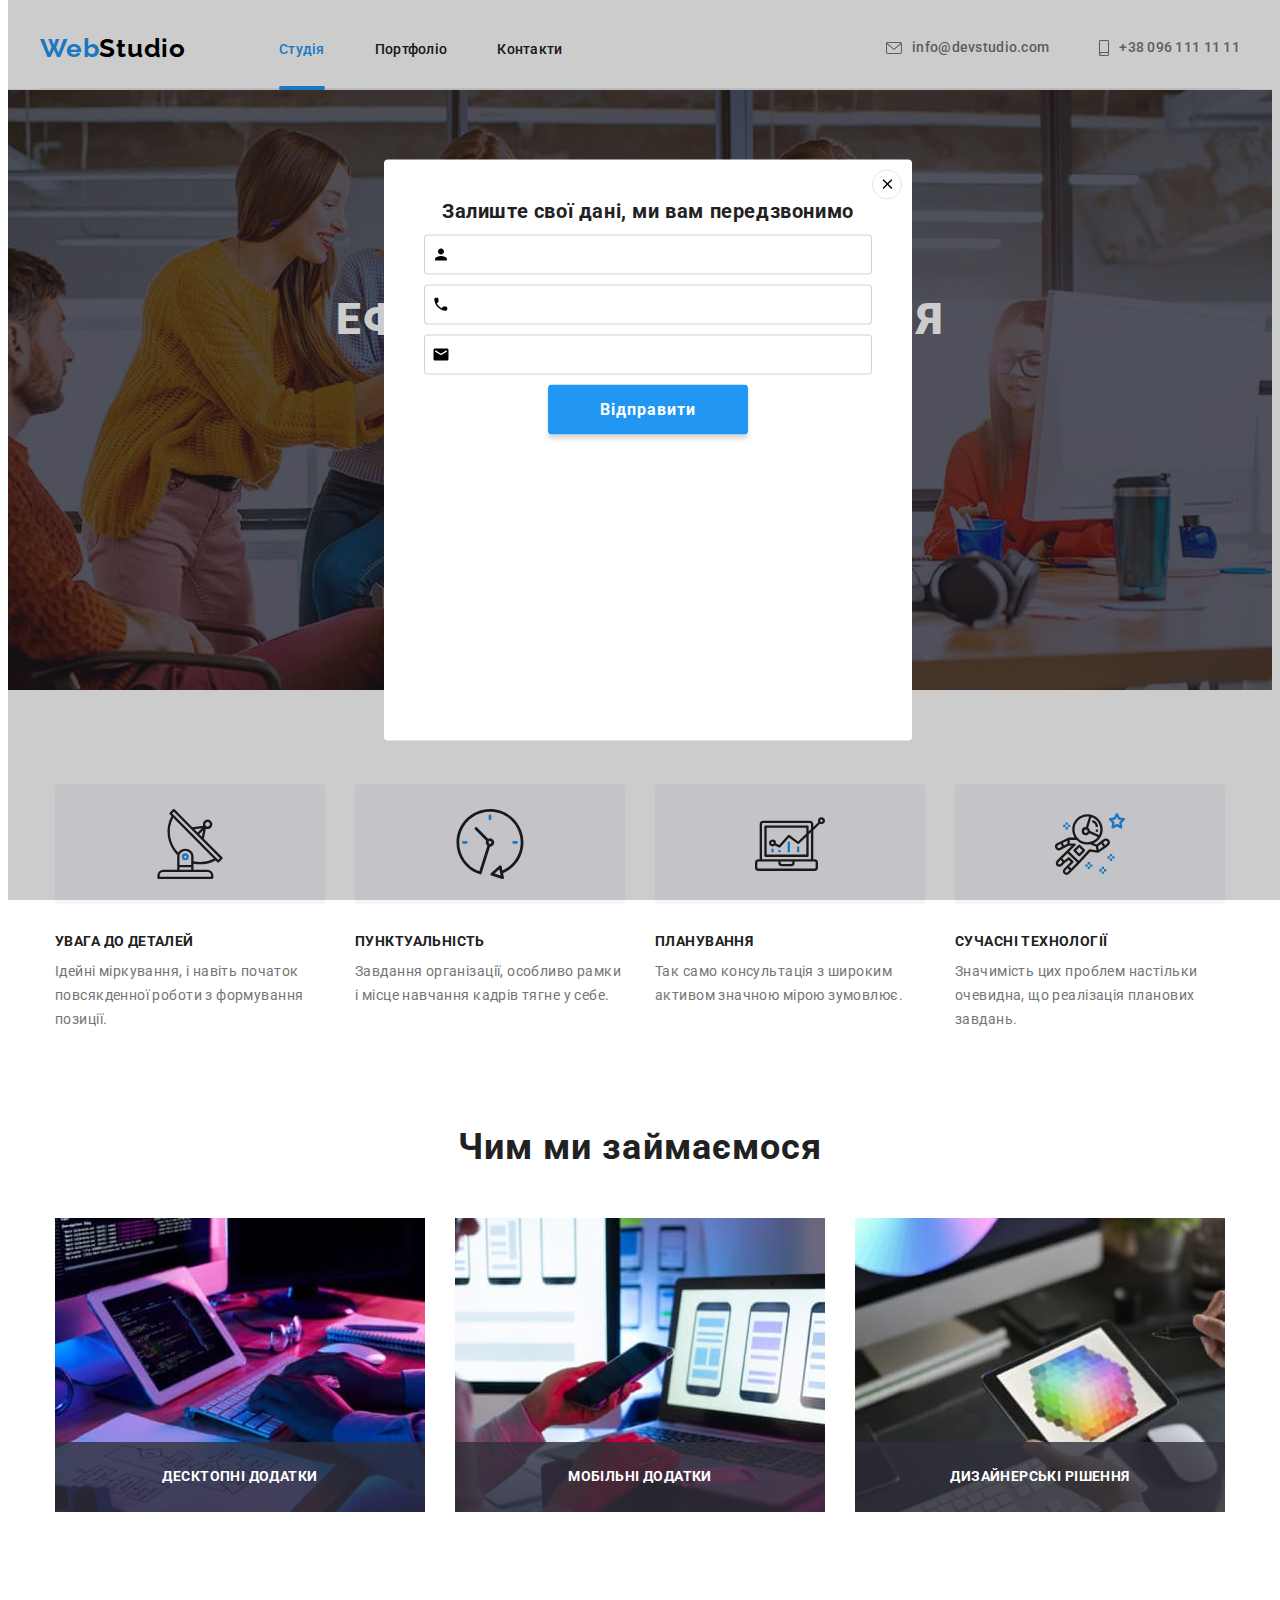
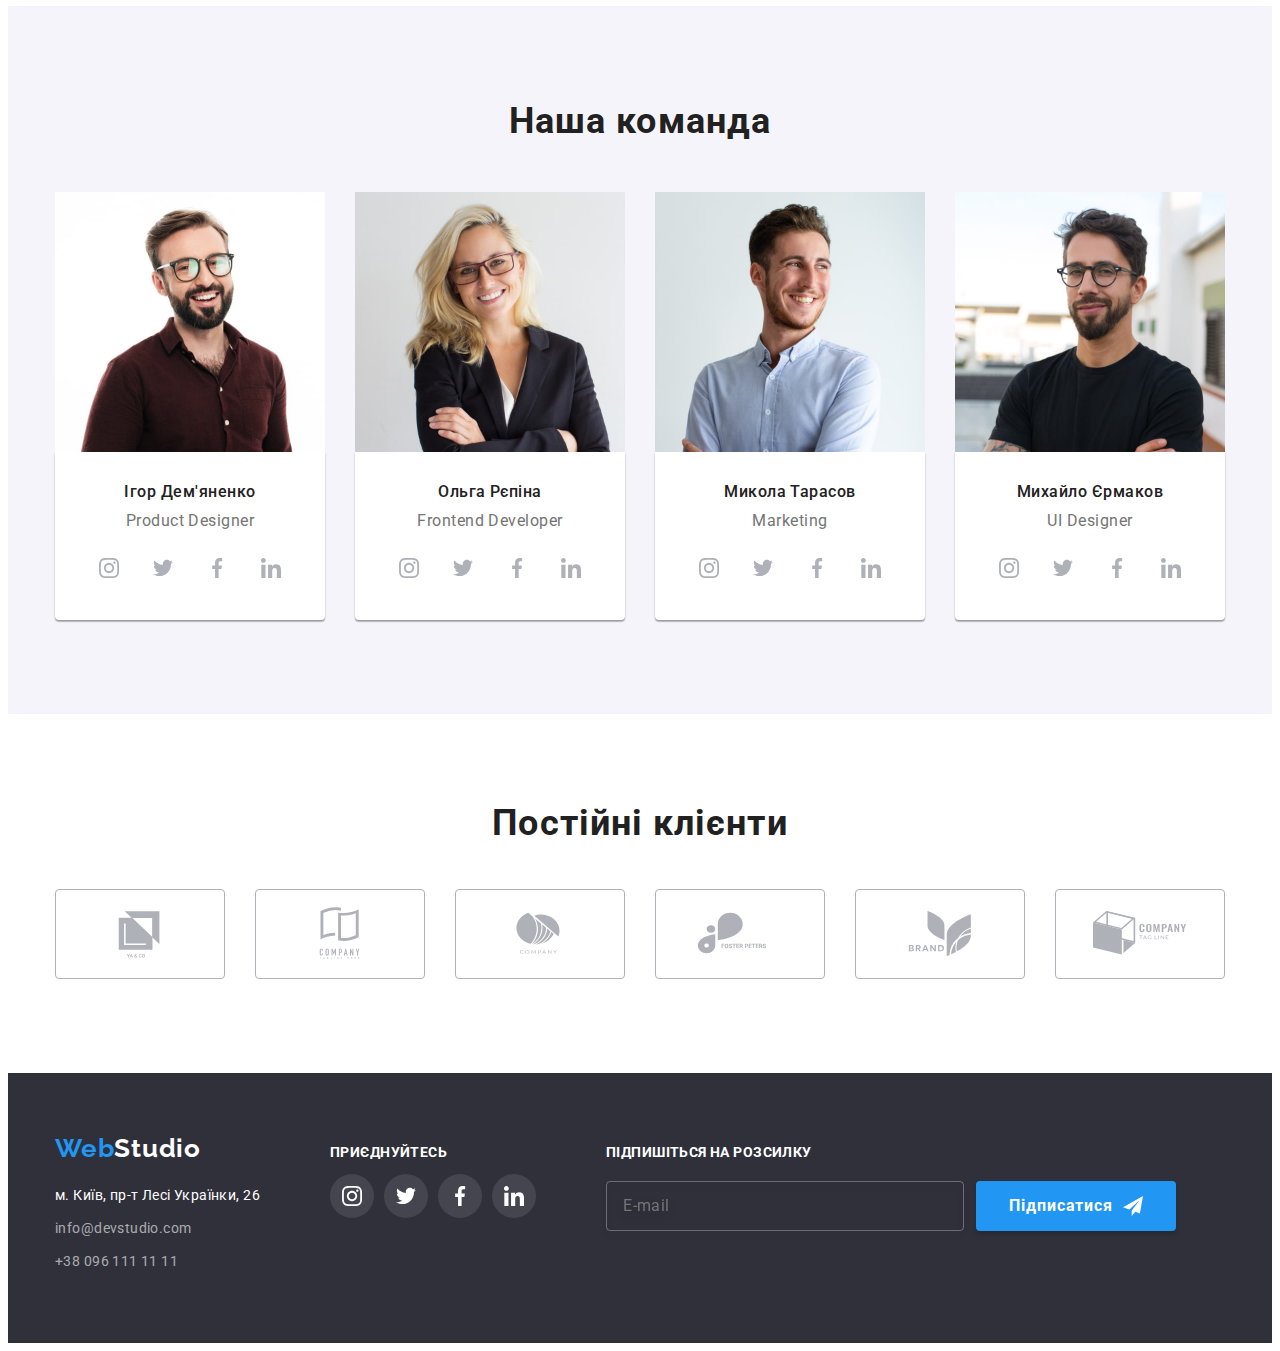
==== commit 37630574: "second" ====
--- a/index.html
+++ b/index.html
@@ -341,21 +341,39 @@
             </button>
             <p class="modal-title">Залиште свої дані, ми вам передзвонимо</p>
             <form class="modal-form">
-                <input 
-                    type="text" 
-                    class="modal-input" 
-                    name="user-name"
-                />
-                <input 
-                    type="tel" 
-                    class="modal-input" 
-                    name="user-tel"
-                />
-                <input 
-                    type="email" 
-                    class="modal-input"
-                    name="user-email"
-                />
+                <div class="input-wrap">
+                    <input 
+                        type="text" 
+                        class="modal-input" 
+                        name="user-name"
+                        required
+                    />
+                    <svg class="modal-input-icon" width="18" height="18">
+                        <use href="./image/icons.svg#icon-person"></use>
+                    </svg>
+                </div>
+                <div class="input-wrap">
+                    <input 
+                        type="tel" 
+                        class="modal-input" 
+                        name="user-tel"
+                        required
+                     />
+                     <svg class="modal-input-icon" width="18" height="18">
+                        <use href="./image/icons.svg#icon-phone"></use>
+                    </svg>
+                </div>
+                <div class="input-wrap">
+                    <input 
+                        type="email" 
+                        class="modal-input"
+                        name="user-email"
+                        required
+                    />
+                    <svg class="modal-input-icon" width="18" height="18">
+                        <use href="./image/icons.svg#icon-email"></use>
+                    </svg>
+                </div>
                 <button class="submit-btn" type="submit">Відправити</button>
             </form>
         </div>
--- a/styles/styles.css
+++ b/styles/styles.css
@@ -800,10 +800,33 @@
 	height: 40px;
 	border: 1px solid rgba(33, 33, 33, 0.2);
 	border-radius: 4px;
+	padding-left: 42px;
+	outline: transparent;
+	transition: border-color 250ms cubic-bezier(0.4, 0, 0.2, 1);
+}
+
+.input-wrap {
+	position: relative;
 	margin-bottom: 10px;
 }
 
-
+.modal-input-icon {
+	position: absolute;
+	left: 8px;
+  	top: 50%;
+  	transform: translateY(-50%);
+	transition: var(--fill-transition);
+}
+
+.modal-input:focus,
+.modal-input:hover {
+	border-color: var(--main-bg-color);
+}
+
+.modal-input:focus + .modal-input-icon,
+.modal-input:hover + .modal-input-icon {
+	fill: var(--main-bg-color);
+}
 
 .submit-btn {
 	display: flex;
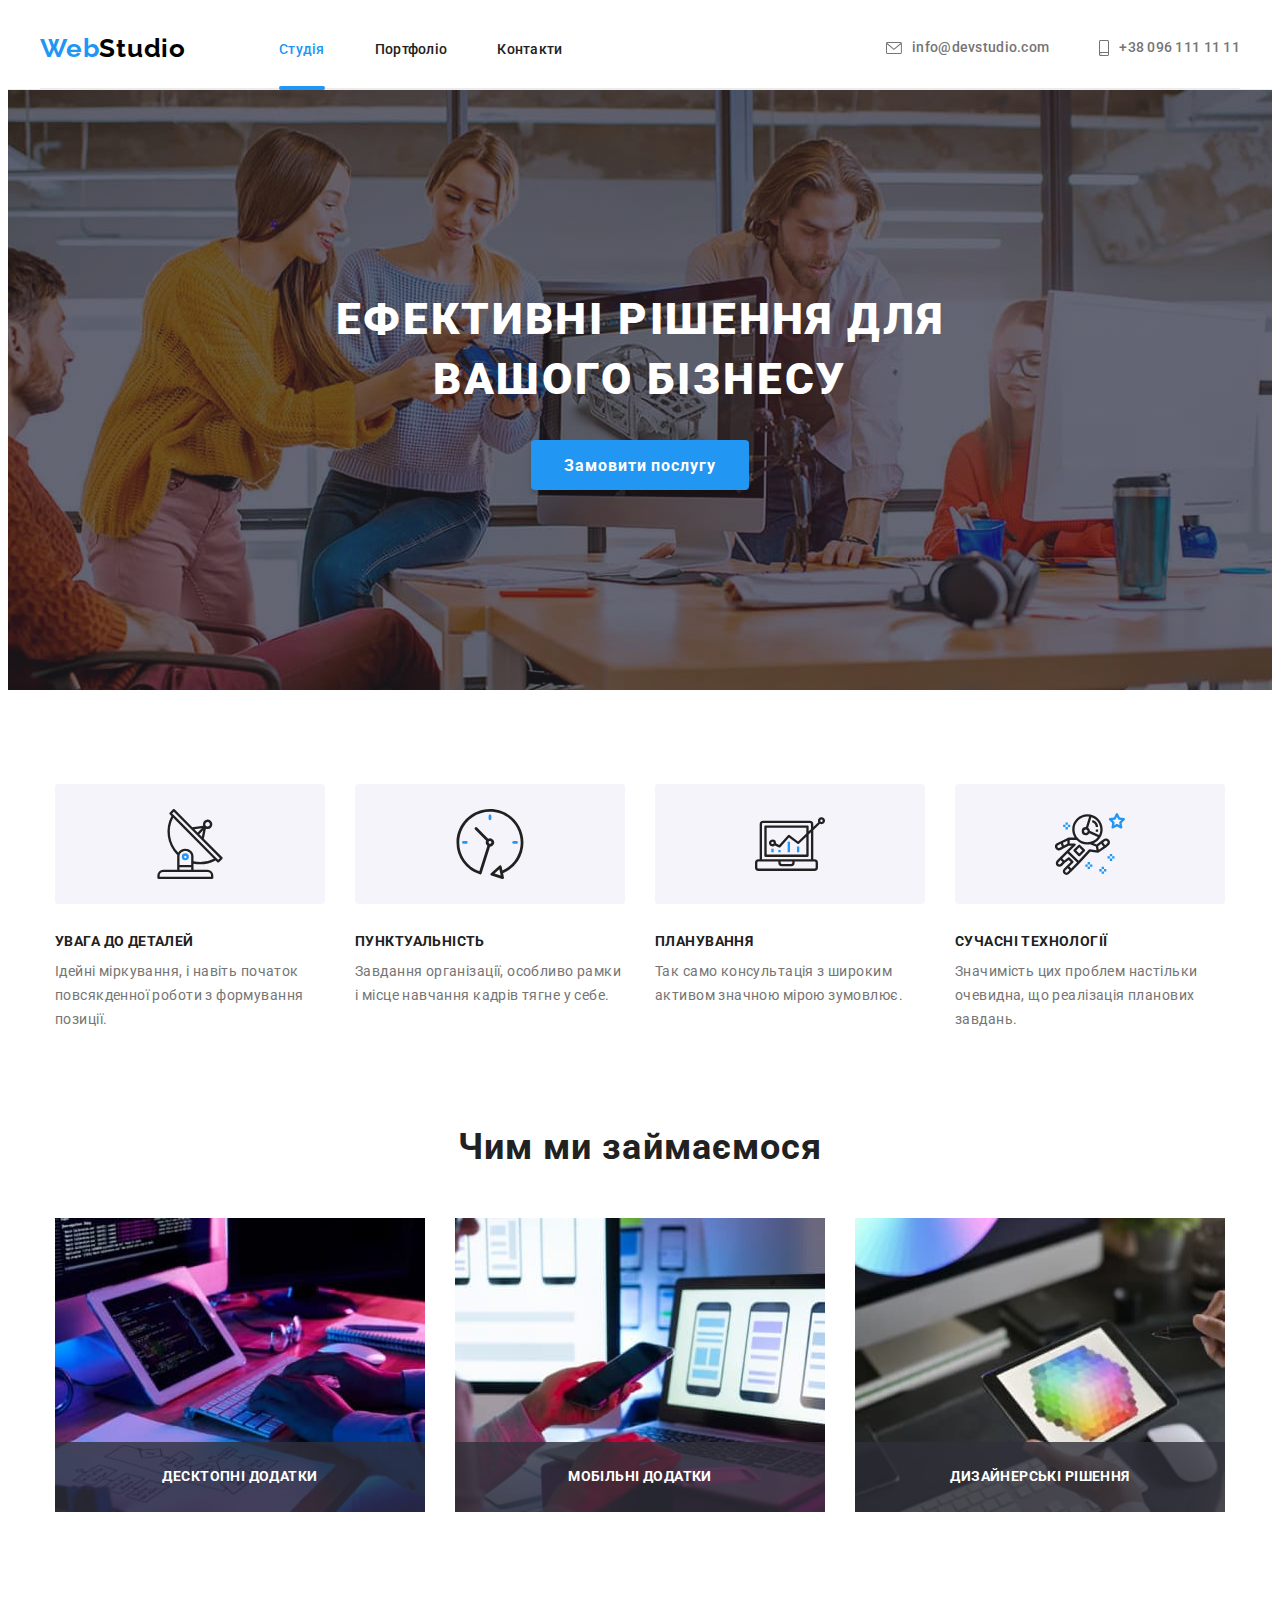
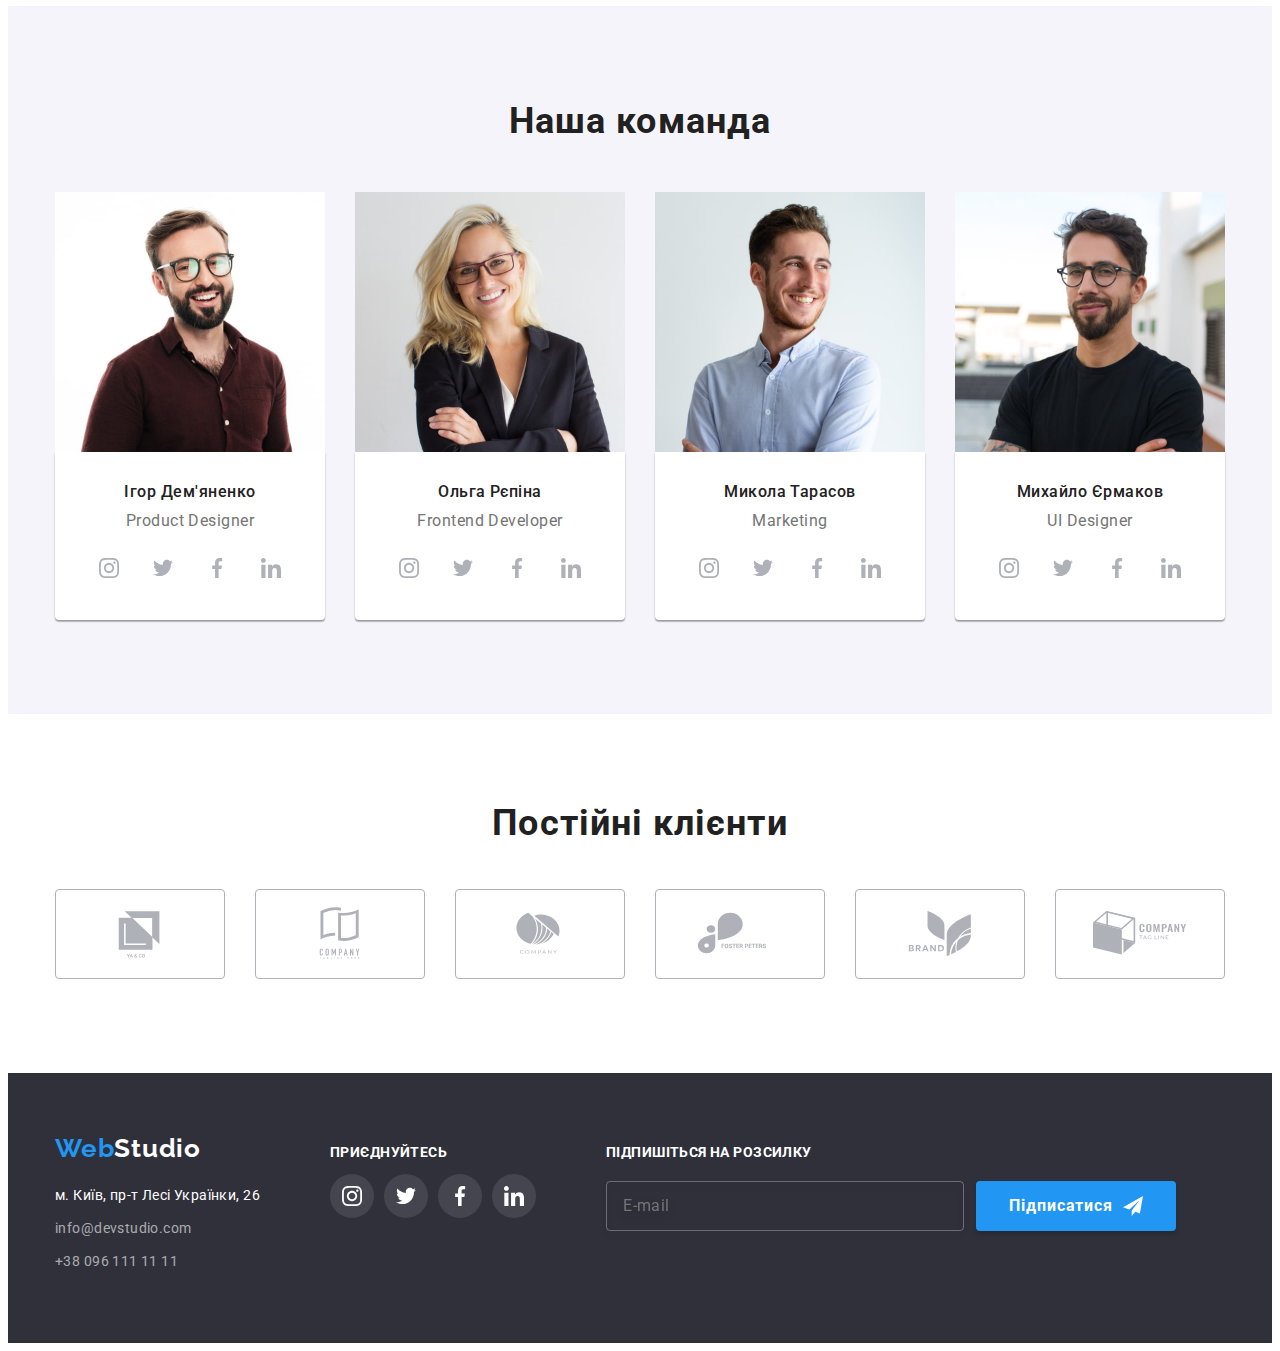
==== commit 26a5a8ec: "last" ====
--- a/index.html
+++ b/index.html
@@ -332,7 +332,7 @@
               </div>
         </div>    
     </footer>
-    <div class="backdrop" data-modal>
+    <div class="backdrop is-hidden" data-modal>
         <div class="modal">
             <button type="button" class="modal-close" data-modal-close>
                 <svg class="modal-close-icon" width="18" height="18">
@@ -341,39 +341,72 @@
             </button>
             <p class="modal-title">Залиште свої дані, ми вам передзвонимо</p>
             <form class="modal-form">
-                <div class="input-wrap">
-                    <input 
-                        type="text" 
-                        class="modal-input" 
-                        name="user-name"
-                        required
-                    />
-                    <svg class="modal-input-icon" width="18" height="18">
-                        <use href="./image/icons.svg#icon-person"></use>
-                    </svg>
-                </div>
-                <div class="input-wrap">
-                    <input 
-                        type="tel" 
-                        class="modal-input" 
-                        name="user-tel"
-                        required
-                     />
-                     <svg class="modal-input-icon" width="18" height="18">
-                        <use href="./image/icons.svg#icon-phone"></use>
-                    </svg>
-                </div>
-                <div class="input-wrap">
-                    <input 
-                        type="email" 
-                        class="modal-input"
-                        name="user-email"
-                        required
-                    />
-                    <svg class="modal-input-icon" width="18" height="18">
-                        <use href="./image/icons.svg#icon-email"></use>
-                    </svg>
-                </div>
+                    <label for="user-name" class="input-label">Ім'я</label>
+                    <div class="input-wrap">
+                        <input 
+                            type="text" 
+                            class="modal-input" 
+                            name="user-name"
+                            required
+                            id="user-name"
+                        />
+                        <svg class="modal-input-icon" width="18" height="18">
+                            <use href="./image/icons.svg#icon-person"></use>
+                        </svg>
+                    </div>
+                    <label for="user-tel" class="input-label">Телефон</label>
+                    <div class="input-wrap">
+                        <input 
+                            type="tel" 
+                            class="modal-input" 
+                            name="user-tel"
+                            required
+                            id="user-tel"
+                         />
+                         <svg class="modal-input-icon" width="18" height="18">
+                            <use href="./image/icons.svg#icon-phone"></use>
+                        </svg>
+                    </div>
+                    <label for="user-email" class="input-label">Пошта</label>
+                    <div class="input-wrap">
+                        <input 
+                            type="email" 
+                            class="modal-input"
+                            name="user-email"
+                            required
+                            id="user-email"
+                        />
+                        <svg class="modal-input-icon" width="18" height="18">
+                            <use href="./image/icons.svg#icon-email"></use>
+                        </svg>
+                    </div>
+                    <label for="user-comment" class="input-label">Коментар</label>
+                    <div class="input-wrap">
+                        <textarea
+                        name="user-comment"
+                        class="modal-comment"
+                        id="user-comment"
+                        placeholder="Введіть текст"
+                        ></textarea>
+                    </div>
+                    <div class="input-privacy">
+                        <input 
+                            type="checkbox"
+                            name="privacy"
+                            id="privacy"
+                            class="input-check visually-hidden"
+                        />
+                        <label for="privacy" class="check-text">
+                            <span>
+                                <svg class="check-icon" width="16" height="15">
+                                    <use href="./image/icons.svg#icon-check"></use>
+                                </svg>
+                            </span>
+                            Погоджуюся з розсилкою та приймаю
+                            <a class="policy-link" href="#">Умови договору</a>
+                        </label>
+                    </div>    
+
                 <button class="submit-btn" type="submit">Відправити</button>
             </form>
         </div>
--- a/styles/styles.css
+++ b/styles/styles.css
@@ -828,6 +828,87 @@
 	fill: var(--main-bg-color);
 }
 
+.input-label {
+	font-family: inherit;
+	font-style: normal;
+	font-weight: 400;
+	font-size: 12px;
+	line-height: 1.17;
+	letter-spacing: 0.01em;
+	color: var(--main-color);
+	display: block;
+	margin-bottom: 4px;
+}
+.modal-comment {
+	width: 100%;
+	height: 120px;
+	padding: 12px 16px;
+	border: 1px solid rgba(33, 33, 33, 0.2);
+	border-radius: 4px;
+	outline: none;
+	margin-bottom: 20px;
+	resize: none;
+	transition: border-color 250ms cubic-bezier(0.4, 0, 0.2, 1);
+}
+.modal-comment::placeholder {
+	font-family: inherit;
+	font-size: 12px;
+	line-height: 1.17;
+	letter-spacing: 0.01em;
+	color: rgba(117, 117, 117, 0.5);
+}
+
+.modal-comment:focus,
+.modal-comment:hover {
+	border-color: var(--main-bg-color);
+}
+
+.input-privacy {
+	padding-left: 15px;
+}
+.check-text {
+	font-family: inherit;
+	font-style: normal;
+	font-weight: 400;
+	font-size: 14px;
+	line-height: 1.71;
+	letter-spacing: 0.03em;
+	color: var(--main-color);
+	display: flex;
+	align-items: center;
+	margin-bottom: 30px;
+}
+.check-text span {
+	width: 16px;
+	height: 15px;
+	border: 2px solid #171a24;
+	border-radius: 3px;
+	margin-right: 5px;
+	display: flex;
+	align-items: center;
+	justify-content: center;
+	fill: transparent;
+}
+.input-check {
+	transition: background-color 250ms cubic-bezier(0.4, 0, 0.2, 1);
+}
+
+.input-check:focus + .check-text span 
+.input-check:hover + .check-text span{
+	border-color: var(--main-bg-color);
+  }
+
+.policy-link {
+	color: var(--main-bg-color);
+	padding-left: 5px;
+}  
+
+.input-check:checked + .check-text span {
+	background-color: var(--main-bg-color);
+	fill: #ffffff;
+	border-color: transparent;  
+}
+
 .submit-btn {
 	display: flex;
 	justify-content: center;
